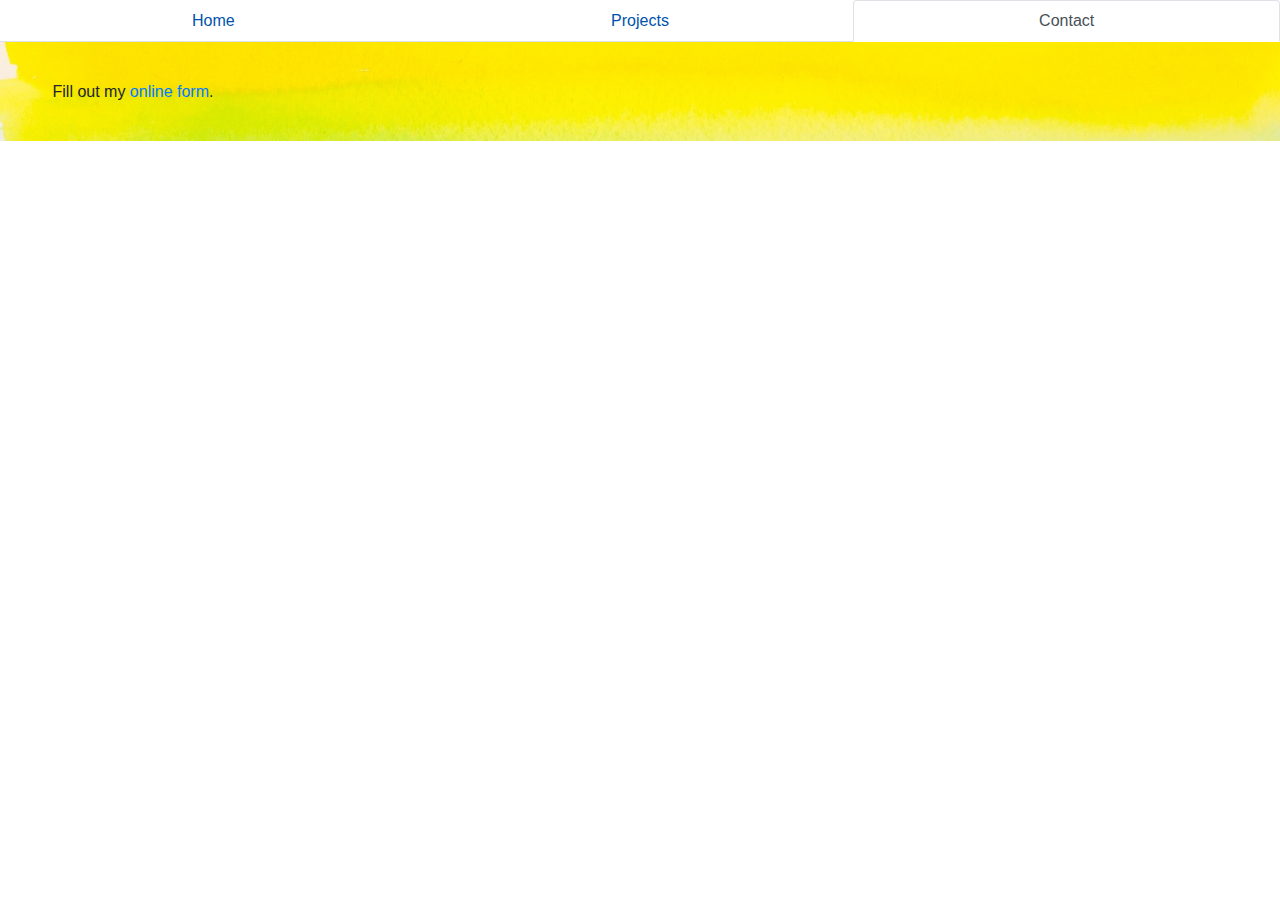
==== contact.html @ 5e5384a1 "Initial commit" ====
<!DOCTYPE html>

<html lang="en" xmlns="http://www.w3.org/1999/xhtml">
  <head>
    <!-- Required meta tags -->
    <meta charset="utf-8" />
    <meta
      name="viewport"
      content="width=device-width, initial-scale=1, shrink-to-fit=no"
    />

    <!-- Bootstrap CSS -->
    <link
      rel="stylesheet"
      href="https://stackpath.bootstrapcdn.com/bootstrap/4.3.1/css/bootstrap.min.css"
      integrity="sha384-ggOyR0iXCbMQv3Xipma34MD+dH/1fQ784/j6cY/iJTQUOhcWr7x9JvoRxT2MZw1T"
      crossorigin="anonymous"
    />

    <link rel="stylesheet" href="css/blog.css" />

    <link rel="shortcut icon" type="image/x-icon" href="images/icon.png" />
    <title>IM YI LIN</title>
  </head>

  <body>
    <!-- Optional JavaScript -->
    <!-- jQuery first, then Popper.js, then Bootstrap JS -->
    <script
      src="https://code.jquery.com/jquery-3.3.1.slim.min.js"
      integrity="sha384-q8i/X+965DzO0rT7abK41JStQIAqVgRVzpbzo5smXKp4YfRvH+8abtTE1Pi6jizo"
      crossorigin="anonymous"
    ></script>
    <script
      src="https://cdnjs.cloudflare.com/ajax/libs/popper.js/1.14.7/umd/popper.min.js"
      integrity="sha384-UO2eT0CpHqdSJQ6hJty5KVphtPhzWj9WO1clHTMGa3JDZwrnQq4sF86dIHNDz0W1"
      crossorigin="anonymous"
    ></script>
    <script
      src="https://stackpath.bootstrapcdn.com/bootstrap/4.3.1/js/bootstrap.min.js"
      integrity="sha384-JjSmVgyd0p3pXB1rRibZUAYoIIy6OrQ6VrjIEaFf/nJGzIxFDsf4x0xIM+B07jRM"
      crossorigin="anonymous"
    ></script>

    <header>
      <div class="mobile_header">
        <div class="header_logo">
          <img src="images/logo.png" alt="logo" />
        </div>
        <div class="header_text">
          <p>SIM YI LIN</p>
        </div>
        <div class="header_icon" onclick="toggleMobileMenu()">
          <img
            src="images/icons/hamburger_menu.png"
            alt="hamburger menu icon"
          />
        </div>
      </div>
      <ul class="nav nav-tabs nav-justified">
        <li class="nav-item">
          <a class="nav-link" href="index.html">Home</a>
        </li>
        <li class="nav-item">
          <a class="nav-link" href="projects.html">Projects</a>
        </li>
        <li class="nav-item">
          <a class="nav-link active" href="#">Contact</a>
        </li>
      </ul>
    </header>
    <div class="container">
      <div id="wufoo-z1y7wjhr06evmqj" style="padding:3%">
        Fill out my
        <a href="https://simyilin.wufoo.com/forms/z1y7wjhr06evmqj"
          >online form</a
        >.
      </div>
    </div>

    <script>
      var menuOpen = false;

      function toggleMobileMenu() {
        const navItems = document.querySelectorAll(".nav-item");
        if (!menuOpen) {
          navItems.forEach(navItem => navItem.classList.add("popup"));
          menuOpen = true;
        } else {
          navItems.forEach(navItem => navItem.classList.remove("popup"));
          menuOpen = false;
        }
      }

      var z1y7wjhr06evmqj;
      (function(d, t) {
        var s = d.createElement(t),
          options = {
            userName: "simyilin",
            formHash: "z1y7wjhr06evmqj",
            autoResize: true,
            height: "684",
            async: true,
            host: "wufoo.com",
            header: "show",
            ssl: true
          };
        s.src =
          ("https:" == d.location.protocol ? "https://" : "http://") +
          "secure.wufoo.com/scripts/embed/form.js";
        s.onload = s.onreadystatechange = function() {
          var rs = this.readyState;
          if (rs) if (rs != "complete") if (rs != "loaded") return;
          try {
            z1y7wjhr06evmqj = new WufooForm();
            z1y7wjhr06evmqj.initialize(options);
            z1y7wjhr06evmqj.display();
          } catch (e) {}
        };
        var scr = d.getElementsByTagName(t)[0],
          par = scr.parentNode;
        par.insertBefore(s, scr);
      })(document, "script");
    </script>
  </body>
</html>
---- css/blog.css ----
.nav a {
  color: #0053ad;
}

.nav-justified {
  display: flex;
  justify-content: space-around;
  align-items: center;
}

.header_logo img {
  width: 50px;
  margin: 3% 0;
}

.header_text {
  width: 50%;
  font-family: monospace;
  font-size: 200%;
  display: flex;
  justify-content: center;
  align-items: center;
}

.header_icon img {
  width: 50px;
  padding: 5%;
}

.mobile_header {
  display: none;
}

.container {
  background-image: url("../images/watercolour.jpg");
  background-size: cover;
  background-attachment: fixed;
  background-position: center;
  margin: 0;
  min-width: 100%;
  min-height: 100%;
}

.blog_items {
  display: flex;
  flex-wrap: wrap;
  justify-content: center;
}

.blog_item {
  display: flex;
  flex-direction: column;
  justify-content: center;
  align-items: center;
  height: 300px;
  width: 250px;
  margin: 5%;
  transform: scale(0.9);
  border: solid rgb(0, 0, 0) 1px;
  background-color: #ffffff63;
}

.blog_item:hover {
  box-shadow: 5px 10px rgba(180, 180, 180, 0.6);
  transform: scale(1);
  background-color: #ffffff;
}

.blog_image {
  width: 80%;
  height: 70%;
  margin: 5%;
  overflow: hidden;
}

.blog_title {
  font-weight: bold;
  font-size: 120%;
}

@media screen and (max-width: 735px) {
  .nav-item {
    display: none;
  }

  .mobile_header {
    display: flex;
    justify-content: space-around;
    align-items: center;
    min-height: 100px;
  }

  .header_icon:hover {
    background: rgba(162, 196, 193, 0.5);
    border-radius: 15%;
  }

  .nav-item.popup {
    display: block;
    min-width: 100vw;
  }

  .nav-link.active {
    border-color: #dee2e6 !important;
  }
}
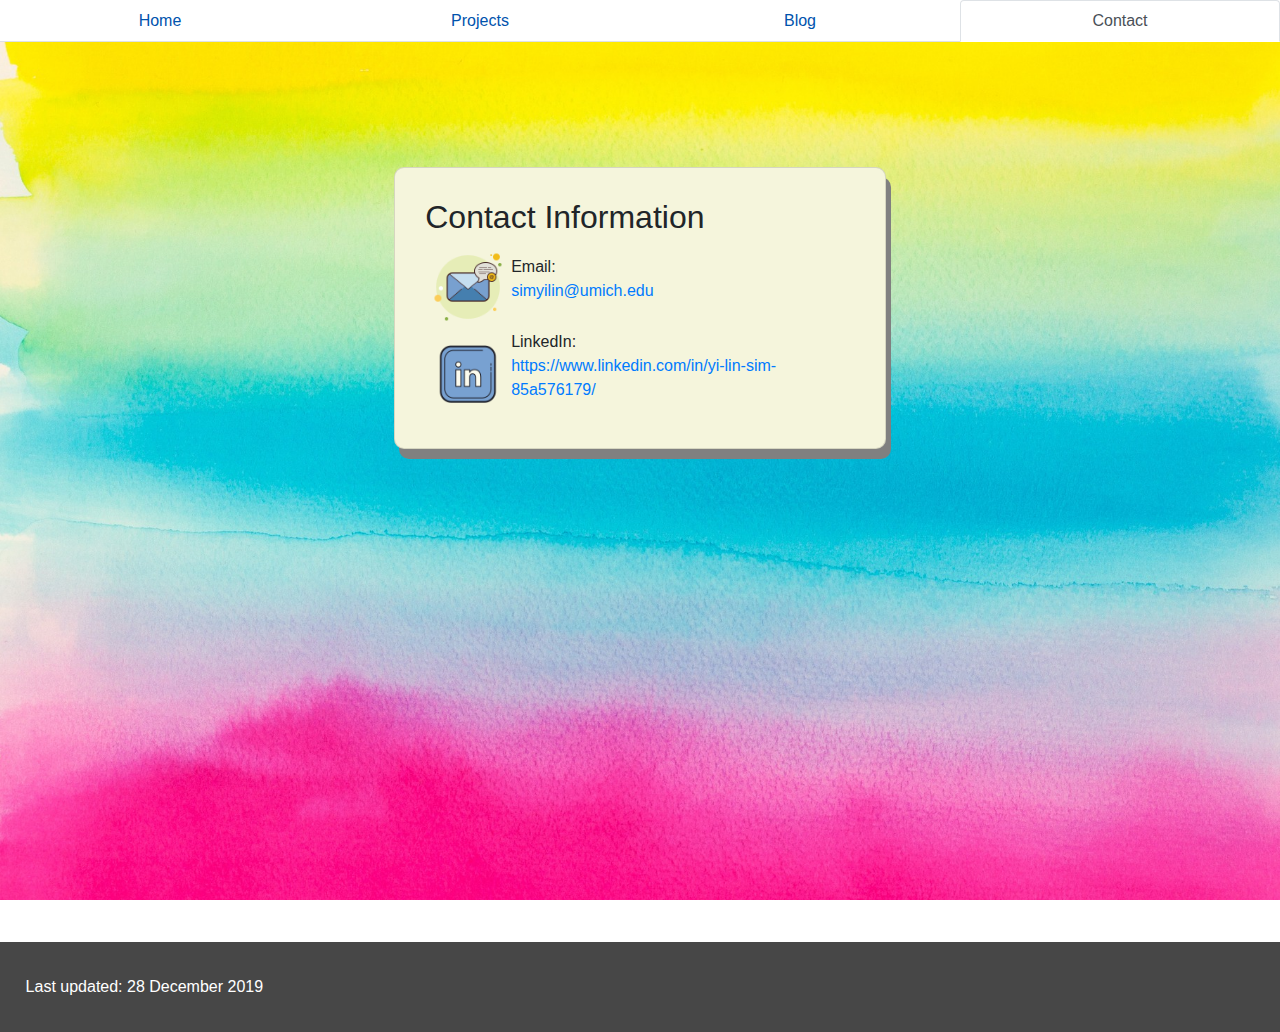
==== commit d4c4710b: "Changed contacts page and added recent activities" ====
--- a/contact.html
+++ b/contact.html
@@ -17,7 +17,7 @@
       crossorigin="anonymous"
     />
 
-    <link rel="stylesheet" href="css/blog.css" />
+    <link rel="stylesheet" href="css/contact.css" />
 
     <link rel="shortcut icon" type="image/x-icon" href="images/icon.png" />
     <title>IM YI LIN</title>
@@ -65,18 +65,48 @@
           <a class="nav-link" href="projects.html">Projects</a>
         </li>
         <li class="nav-item">
+          <a class="nav-link" href="blog.html">Blog</a>
+        </li>
+        <li class="nav-item">
           <a class="nav-link active" href="#">Contact</a>
         </li>
       </ul>
     </header>
     <div class="container">
-      <div id="wufoo-z1y7wjhr06evmqj" style="padding:3%">
+      <div class="row wrapper">
+        <div class="card">
+          <h2>Contact Information</h2>
+          <div class="card-item">
+            <img src="images/icons/email.png" />
+            <p>
+              Email:
+              <a target="_blank" href="mailto:simyilin@umich.edu"
+                >simyilin@umich.edu</a
+              >
+            </p>
+          </div>
+          <div class="card-item">
+            <img src="images/icons/linkedin.png" />
+            <p>
+              LinkedIn:
+              <a
+                target="_blank"
+                href="https://www.linkedin.com/in/yi-lin-sim-85a576179/"
+                >https://www.linkedin.com/in/yi-lin-sim-85a576179/</a
+              >
+            </p>
+          </div>
+        </div>
+      </div>
+      <!-- <div id="wufoo-z1y7wjhr06evmqj" style="padding:3%">
         Fill out my
         <a href="https://simyilin.wufoo.com/forms/z1y7wjhr06evmqj"
           >online form</a
         >.
-      </div>
+      </div> -->
     </div>
+
+    <footer>Last updated: 28 December 2019</footer>
 
     <script>
       var menuOpen = false;
--- a/css/contact.css
+++ b/css/contact.css
@@ -0,0 +1,106 @@
+.nav a {
+  color: #0053ad;
+}
+
+.header_logo img {
+  width: 50px;
+  margin: 3% 0;
+}
+
+.header_text {
+  width: 50%;
+  font-family: monospace;
+  font-size: 200%;
+  display: flex;
+  justify-content: center;
+  align-items: center;
+}
+
+.header_icon img {
+  width: 50px;
+  padding: 5%;
+}
+
+.mobile_header {
+  display: none;
+}
+
+.container {
+  background-image: url("../images/watercolour.jpg");
+  background-size: cover;
+  background-attachment: fixed;
+  background-position: center;
+  margin: 0;
+  min-width: 100%;
+  min-height: 100%;
+}
+
+.wrapper {
+  min-height: 100vh;
+  display: flex;
+  justify-content: center;
+  padding: 5%;
+  padding-top: 10%;
+}
+
+.card {
+  width: auto;
+  height: 70%;
+  box-shadow: 5px 10px gray;
+  background-color: beige;
+  padding: 30px;
+  border-radius: 10px;
+}
+
+.card-item {
+  display: flex;
+  flex-direction: row;
+}
+
+.card-item img {
+  width: 80px;
+  flex: 1;
+}
+
+.card-item p {
+  display: flex;
+  flex: 4;
+  flex-direction: column;
+  justify-content: center;
+}
+
+footer {
+  background-color: #474747;
+  color: #ffffff;
+  height: 10vh;
+  display: flex;
+  align-items: center;
+  padding-left: 2%;
+}
+
+@media screen and (max-width: 735px) {
+  .nav-item {
+    display: none;
+  }
+
+  .mobile_header {
+    display: flex;
+    justify-content: space-around;
+    align-items: center;
+    min-height: 100px;
+  }
+
+  .header_icon:hover {
+    background: rgba(162, 196, 193, 0.5);
+    border-radius: 15%;
+  }
+
+  .nav-item.popup {
+    display: block;
+    min-width: 100vw;
+  }
+
+  .nav-link.active {
+    border-color: #dee2e6 !important;
+  }
+}
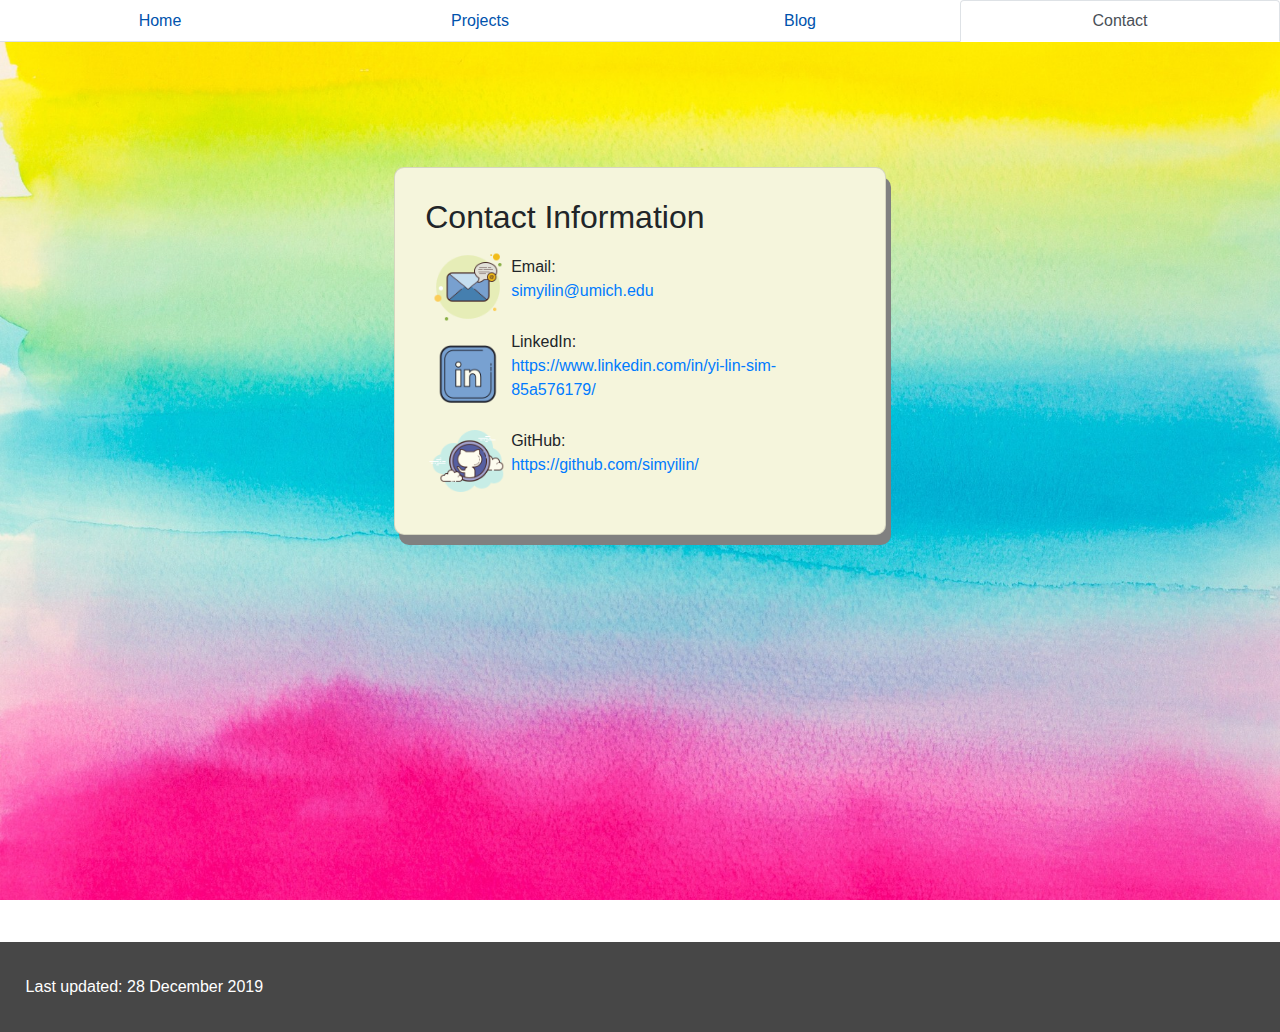
==== commit faaa205d: "added github link" ====
--- a/contact.html
+++ b/contact.html
@@ -65,7 +65,9 @@
           <a class="nav-link" href="projects.html">Projects</a>
         </li>
         <li class="nav-item">
-          <a class="nav-link" href="blog.html">Blog</a>
+          <a class="nav-link" href="https://simyilin.github.io/blog/index.html"
+            >Blog</a
+          >
         </li>
         <li class="nav-item">
           <a class="nav-link active" href="#">Contact</a>
@@ -93,6 +95,15 @@
                 target="_blank"
                 href="https://www.linkedin.com/in/yi-lin-sim-85a576179/"
                 >https://www.linkedin.com/in/yi-lin-sim-85a576179/</a
+              >
+            </p>
+          </div>
+          <div class="card-item">
+            <img src="images/icons/github.png" />
+            <p>
+              GitHub:
+              <a target="_blank" href="https://github.com/simyilin/"
+                >https://github.com/simyilin/</a
               >
             </p>
           </div>
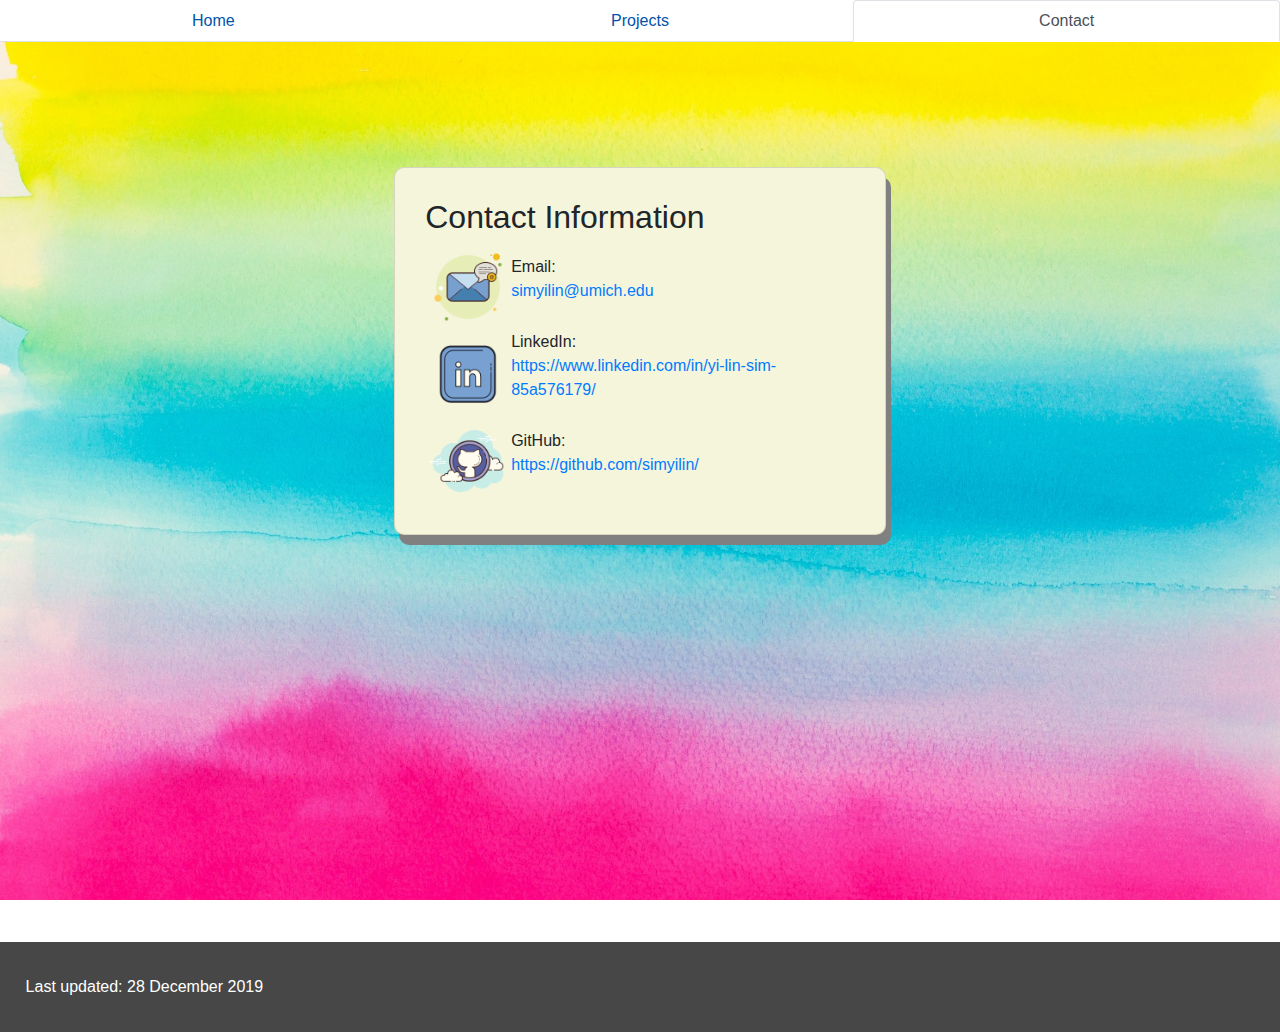
==== commit ec98f889: "temporarily removed blog" ====
--- a/contact.html
+++ b/contact.html
@@ -64,11 +64,11 @@
         <li class="nav-item">
           <a class="nav-link" href="projects.html">Projects</a>
         </li>
-        <li class="nav-item">
+        <!-- <li class="nav-item">
           <a class="nav-link" href="https://simyilin.github.io/blog/index.html"
             >Blog</a
           >
-        </li>
+        </li> -->
         <li class="nav-item">
           <a class="nav-link active" href="#">Contact</a>
         </li>
@@ -125,16 +125,16 @@
       function toggleMobileMenu() {
         const navItems = document.querySelectorAll(".nav-item");
         if (!menuOpen) {
-          navItems.forEach(navItem => navItem.classList.add("popup"));
+          navItems.forEach((navItem) => navItem.classList.add("popup"));
           menuOpen = true;
         } else {
-          navItems.forEach(navItem => navItem.classList.remove("popup"));
+          navItems.forEach((navItem) => navItem.classList.remove("popup"));
           menuOpen = false;
         }
       }
 
       var z1y7wjhr06evmqj;
-      (function(d, t) {
+      (function (d, t) {
         var s = d.createElement(t),
           options = {
             userName: "simyilin",
@@ -144,12 +144,12 @@
             async: true,
             host: "wufoo.com",
             header: "show",
-            ssl: true
+            ssl: true,
           };
         s.src =
           ("https:" == d.location.protocol ? "https://" : "http://") +
           "secure.wufoo.com/scripts/embed/form.js";
-        s.onload = s.onreadystatechange = function() {
+        s.onload = s.onreadystatechange = function () {
           var rs = this.readyState;
           if (rs) if (rs != "complete") if (rs != "loaded") return;
           try {
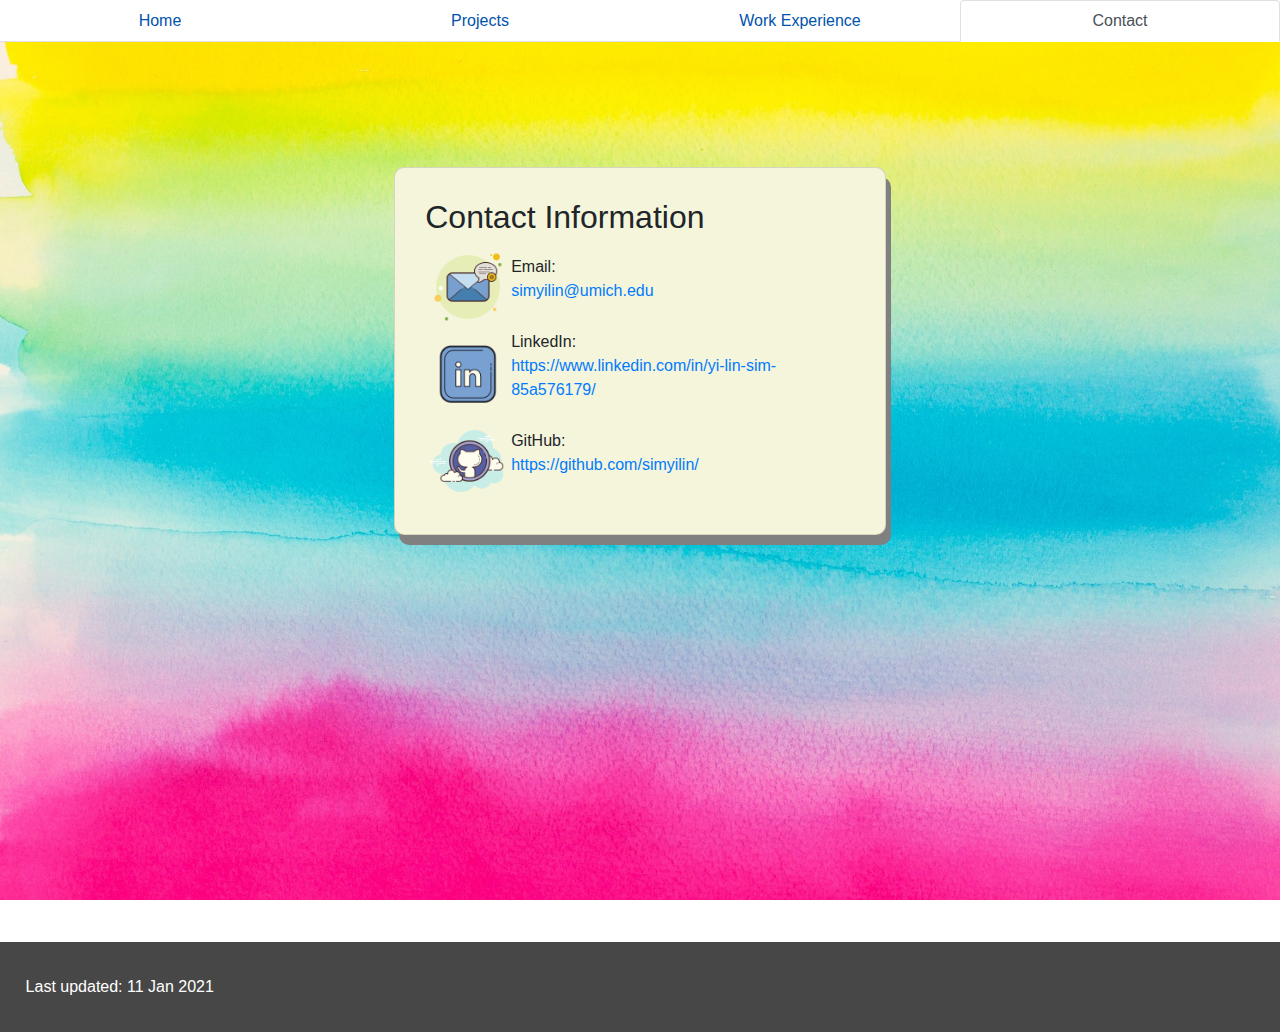
==== commit 9e10520c: "Updates, add new work experience page" ====
--- a/contact.html
+++ b/contact.html
@@ -64,6 +64,9 @@
         <li class="nav-item">
           <a class="nav-link" href="projects.html">Projects</a>
         </li>
+        <li class="nav-item">
+          <a class="nav-link" href="work.html">Work Experience</a>
+        </li>
         <!-- <li class="nav-item">
           <a class="nav-link" href="https://simyilin.github.io/blog/index.html"
             >Blog</a
@@ -117,7 +120,7 @@
       </div> -->
     </div>
 
-    <footer>Last updated: 28 December 2019</footer>
+    <footer>Last updated: 11 Jan 2021</footer>
 
     <script>
       var menuOpen = false;
